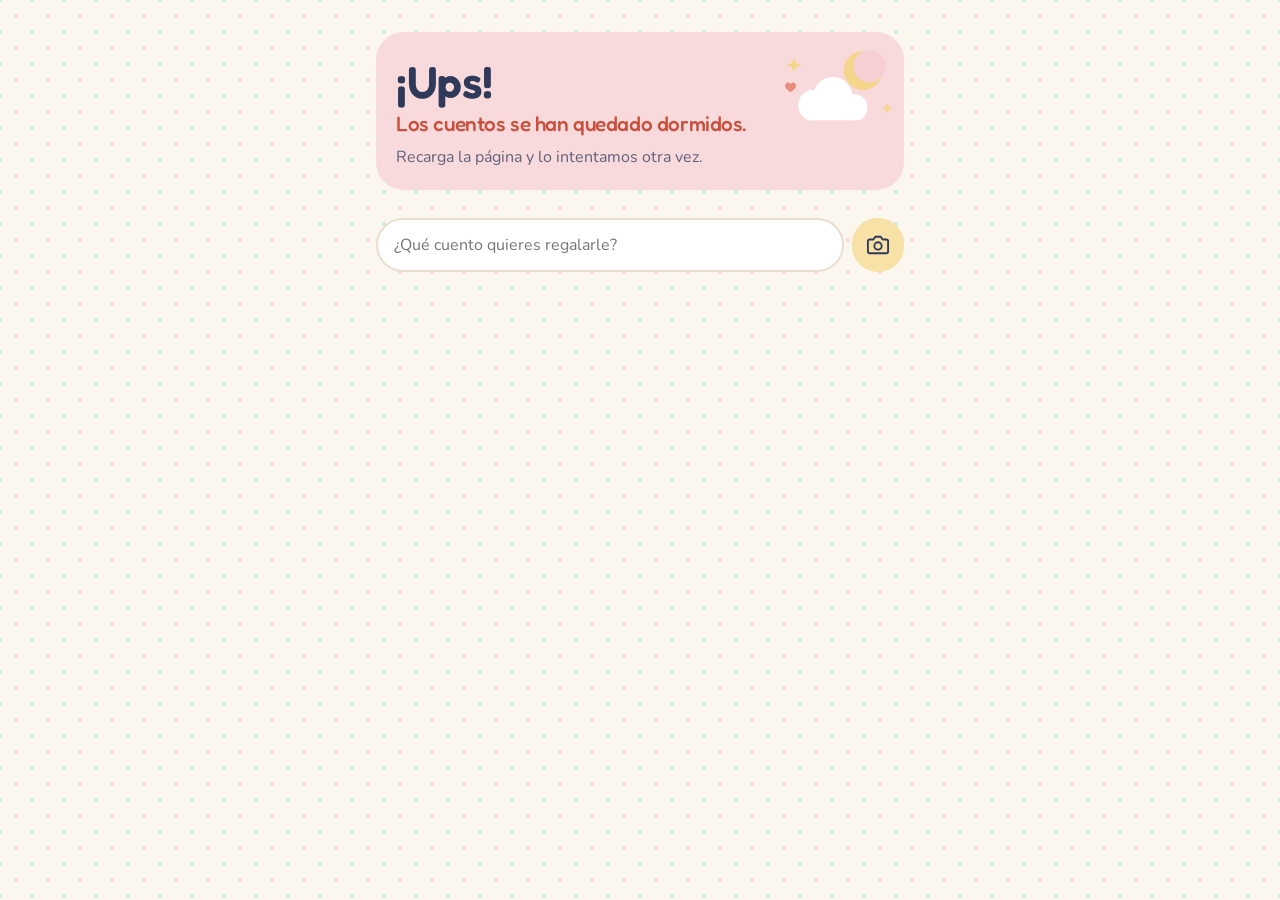
==== bebe/index.html @ 36096fa2 "Estética bebé en /bebe/ y textos separados de la lógica La versión original no cambia: sus textos pa" ====
<!doctype html>
<html lang="es">
<head>
  <meta charset="utf-8">
  <meta name="viewport" content="width=device-width, initial-scale=1">
  <title>Biblioteca</title>
  <link rel="preconnect" href="https://fonts.googleapis.com">
  <link rel="preconnect" href="https://fonts.gstatic.com" crossorigin>
  <link rel="stylesheet" href="https://fonts.googleapis.com/css2?family=Fredoka:wght@500;600&family=Nunito:wght@400;600;700&display=swap">
  <link rel="stylesheet" href="../estilos.css">
  <link rel="stylesheet" href="tema.css">
</head>
<body>
  <main>
    <header id="portada">
      <svg class="dibujo" viewBox="0 0 120 90" aria-hidden="true">
        <circle cx="86" cy="30" r="18" fill="#F5D58A"/>
        <circle cx="92" cy="26" r="15" fill="#F6CFD3"/>
        <g fill="#FFFFFF">
          <circle cx="40" cy="62" r="14"/><circle cx="58" cy="54" r="18"/><circle cx="78" cy="64" r="12"/>
          <rect x="30" y="62" width="58" height="14" rx="7"/>
        </g>
        <g fill="#F5D58A">
          <path d="M22 18l2 5 5 2-5 2-2 5-2-5-5-2 5-2z"/>
          <path d="M108 60l1.5 3.5 3.5 1.5-3.5 1.5-1.5 3.5-1.5-3.5-3.5-1.5 3.5-1.5z"/>
        </g>
        <path d="M14 44c0-3 4-4 5-1 1-3 5-2 5 1 0 3-5 6-5 6s-5-3-5-6z" fill="#E98C7A"/>
      </svg>
      <p id="cifra">…</p>
      <p id="lema">y los que vendrán ♡</p>
      <p id="resumen" class="suave">Cargando cuentos…</p>
    </header>

    <form id="buscador" role="search">
      <input id="consulta" type="search" placeholder="¿Qué cuento quieres regalarle?" autocomplete="off" enterkeyhint="search">
      <button id="camara" type="button" aria-label="Escanear código de barras">
        <svg viewBox="0 0 24 24" width="22" height="22" fill="none" stroke="currentColor" stroke-width="2" stroke-linecap="round" stroke-linejoin="round"><path d="M23 19a2 2 0 0 1-2 2H3a2 2 0 0 1-2-2V8a2 2 0 0 1 2-2h4l2-3h6l2 3h4a2 2 0 0 1 2 2z"/><circle cx="12" cy="13" r="4"/></svg>
      </button>
    </form>

    <div id="escaneado" hidden></div>
    <div id="veredicto" hidden></div>
    <button id="cotillea" type="button" hidden>Asómate a su estantería</button>
    <ul id="resultados"></ul>
  </main>

  <div id="escaner" class="capa" hidden>
    <div class="caja">
      <p class="caja-titulo">Dale la vuelta al cuento</p>
      <p class="suave">Busca el código de barras de atrás y enfócalo con calma.</p>
      <div id="lector"></div>
      <p id="escaner-aviso" class="suave"></p>
      <button id="escaner-cerrar" type="button" class="secundario">Ahora no</button>
    </div>
  </div>

  <div id="formulario" class="capa" hidden>
    <form id="form" class="caja" novalidate>
      <p id="form-titulo" class="caja-titulo">¡Apúntalo!</p>
      <p id="form-sub" class="suave"></p>
      <div id="form-libro">
        <div class="opciones">
          <label><input type="radio" name="estado" value="Reservado"><span>Se lo voy a regalar</span></label>
          <label><input type="radio" name="estado" value="En casa"><span>Ya vive en casa</span></label>
        </div>
        <label class="campo">Título del cuento<input name="titulo" maxlength="200" autocomplete="off"></label>
        <label class="campo">Autor<input name="autor" maxlength="200" autocomplete="off"></label>
        <label class="campo">ISBN <span class="suave">· opcional, el resto se rellena solito</span><input name="isbn" inputmode="numeric" maxlength="17" autocomplete="off"></label>
      </div>
      <label id="form-nombre" class="campo">Tu nombre <span class="suave">· opcional, solo lo verán en casa</span><input name="nombre" maxlength="60" autocomplete="given-name"></label>
      <p id="form-aviso" class="aviso"></p>
      <button id="form-enviar" type="submit" class="primario">Apuntarlo ♡</button>
      <button id="form-cerrar" type="button" class="secundario">Ahora no</button>
    </form>
  </div>

  <script src="../config.js"></script>
  <script src="textos.js"></script>
  <script src="../datos-ejemplo.js"></script>
  <script src="../app.js"></script>
</body>
</html>
---- estilos.css ----
/* Estructura y disposición. Los colores vienen de tema.css. */
[hidden] { display: none !important; }
* { box-sizing: border-box; }

body {
  margin: 0;
  background: var(--fondo);
  color: var(--texto);
  font-family: var(--fuente);
  -webkit-text-size-adjust: 100%;
}

main {
  max-width: 560px;
  margin: 0 auto;
  padding: 24px 16px 48px;
}

#portada { margin: 24px 0 20px; }
#cifra { font-size: 3.2rem; font-weight: 700; letter-spacing: -0.03em; line-height: 1; margin: 0; }
#lema { font-size: 1.6rem; font-weight: 700; letter-spacing: -0.02em; color: var(--texto-suave); margin: 4px 0 12px; }
.suave { color: var(--texto-suave); margin: 0; }

#cotillea {
  margin: 20px 0 0;
  padding: 0;
  border: 0;
  background: none;
  color: var(--acento);
  font: inherit;
  font-weight: 600;
  cursor: pointer;
}
#cotillea::after { content: " →"; }
#cotillea[aria-expanded="true"]::after { content: " ↑"; }

#buscador {
  display: flex;
  gap: 8px;
  position: sticky;
  top: 0;
  padding: 8px 0;
  background: var(--fondo);
}

#consulta {
  flex: 1;
  min-width: 0;
  font: inherit;
  font-size: 1rem; /* 16px evita el zoom automático en iPhone */
  padding: 14px 16px;
  border: 1px solid var(--borde);
  border-radius: 999px;
  background: var(--superficie);
  color: var(--texto);
}
#consulta:focus { outline: 2px solid var(--acento); outline-offset: 1px; }

#camara {
  flex: none;
  width: 50px;
  border: 1px solid var(--borde);
  border-radius: 999px;
  background: var(--superficie);
  color: var(--texto);
  display: grid;
  place-items: center;
  cursor: pointer;
}

#veredicto {
  margin: 16px 0 8px;
  padding: 14px 16px;
  border-radius: var(--radio);
  background: var(--superficie);
  font-weight: 600;
}
#veredicto small { display: block; font-weight: 400; color: var(--texto-suave); margin-top: 4px; }

#escaneado {
  display: flex;
  gap: 14px;
  align-items: center;
  margin: 16px 0 0;
  color: var(--texto-suave);
  font-size: 0.9rem;
}
#escaneado strong { display: block; color: var(--texto); font-size: 1rem; }

.capa {
  position: fixed;
  inset: 0;
  z-index: 10;
  background: rgb(0 0 0 / 0.6);
  display: grid;
  place-items: center;
  padding: 16px;
  overflow-y: auto;
}
.capa[hidden] { display: none; }
.caja {
  width: 100%;
  max-width: 420px;
  background: var(--fondo);
  border-radius: var(--radio);
  padding: 20px;
  text-align: center;
}
.caja-titulo { font-size: 1.3rem; font-weight: 700; margin: 0 0 4px; }
#lector { margin: 16px 0 8px; border-radius: 10px; overflow: hidden; background: #000; min-height: 200px; }
#lector video { width: 100% !important; display: block; }
#escaner-aviso:empty { display: none; }

.primario, .secundario {
  display: block;
  width: 100%;
  margin-top: 8px;
  padding: 13px 20px;
  border-radius: 999px;
  font: inherit;
  font-weight: 600;
  cursor: pointer;
}
.primario { border: 0; background: var(--acento); color: var(--fondo); }
.primario:disabled { opacity: 0.5; }
.secundario { border: 1px solid var(--borde); background: var(--superficie); color: var(--texto); }

.acciones { margin-top: 12px; }
#veredicto .enlace, .reservar {
  margin-top: 10px;
  padding: 0;
  border: 0;
  background: none;
  color: var(--acento);
  font: inherit;
  font-size: 0.9rem;
  font-weight: 600;
  text-decoration: underline;
  cursor: pointer;
}
.reservar { display: block; margin-top: 8px; }

#form { text-align: left; }
#form .caja-titulo, #form > .suave { text-align: center; }
.opciones { display: flex; gap: 8px; margin: 16px 0 4px; }
.opciones label { flex: 1; }
.opciones input { position: absolute; opacity: 0; }
.opciones span {
  display: block;
  padding: 10px 8px;
  border: 1px solid var(--borde);
  border-radius: 10px;
  text-align: center;
  font-size: 0.9rem;
  font-weight: 600;
  cursor: pointer;
}
.opciones input:checked + span { border-color: var(--acento); background: var(--superficie); outline: 1px solid var(--acento); }
.opciones input:focus-visible + span { outline: 2px solid var(--acento); }
.campo { display: block; margin-top: 12px; font-size: 0.9rem; font-weight: 600; }
.campo .suave { font-weight: 400; }
.campo input {
  display: block;
  width: 100%;
  margin-top: 4px;
  padding: 12px 14px;
  border: 1px solid var(--borde);
  border-radius: 10px;
  background: var(--superficie);
  color: var(--texto);
  font: inherit;
  font-size: 1rem;
  font-weight: 400;
}
.aviso { min-height: 1.2em; margin: 12px 0 0; font-size: 0.9rem; color: var(--reservado); text-align: center; }

#resultados { list-style: none; padding: 0; margin: 8px 0 0; }

.libro {
  display: flex;
  gap: 14px;
  padding: 12px 0;
  border-bottom: 1px solid var(--borde);
}

.portada {
  flex: none;
  width: 56px;
  height: 78px;
  border-radius: 6px;
  background: var(--superficie);
  object-fit: cover;
  display: grid;
  place-items: center;
  font-size: 1.4rem;
  font-weight: 700;
  color: var(--texto-suave);
}

.datos { min-width: 0; }
.datos h2 { font-size: 1rem; margin: 2px 0; }
.datos p { margin: 2px 0; color: var(--texto-suave); font-size: 0.9rem; }

.estado {
  display: inline-block;
  margin-top: 6px;
  padding: 3px 10px;
  border-radius: 999px;
  font-size: 0.8rem;
  font-weight: 600;
  color: #fff;
}
.estado.en-casa { background: var(--en-casa); }
.estado.reservado { background: var(--reservado); }
.estado.lista-deseos { background: var(--deseo); }
---- bebe/tema.css ----
/* Estética «bebé»: crema, pasteles empolvados, formas redondas y blanditas. */
:root {
  --fondo: #FBF6EE;
  --superficie: #FFFFFF;
  --texto: #2F3A5A;
  --texto-suave: #6E7591;
  --borde: #EADFCF;
  --acento: #C9503C;

  --menta: #CDEBE1;
  --rosa: #F8D9DC;
  --mostaza: #F7E1A6;
  --cielo: #D3E4F4;
  --coral: #F4B4A4;

  --fuente: "Nunito", system-ui, sans-serif;
  --fuente-titulos: "Fredoka", "Nunito", system-ui, sans-serif;
  --radio: 22px;
}

/* Lunares suaves de fondo */
body {
  background-color: var(--fondo);
  background-image:
    radial-gradient(var(--rosa) 2px, transparent 2.5px),
    radial-gradient(var(--menta) 2px, transparent 2.5px);
  background-size: 32px 32px;
  background-position: 0 0, 16px 16px;
}

h2, #cifra, #lema, .caja-titulo, #veredicto, #cotillea, .primario, .secundario, .opciones span {
  font-family: var(--fuente-titulos);
}

/* Portada: una tarjeta rosa con su dibujo */
#portada {
  position: relative;
  overflow: hidden;
  margin: 8px 0 20px;
  padding: 28px 20px 22px;
  border-radius: 28px;
  background: var(--rosa);
}
#portada .dibujo { position: absolute; top: 6px; right: 4px; width: 130px; }
#cifra { position: relative; font-size: 2.8rem; font-weight: 600; letter-spacing: -0.01em; }
#lema { position: relative; font-size: 1.3rem; font-weight: 500; color: var(--acento); margin: 6px 0 10px; }
#portada .suave { position: relative; color: var(--texto); opacity: 0.75; }

/* Buscador */
#buscador { background: transparent; }
#consulta { background: var(--superficie); border: 2px solid var(--borde); }
#consulta:focus { outline: none; border-color: var(--acento); }
#camara { background: var(--mostaza); border: 0; color: var(--texto); width: 52px; }

/* Respuestas y tarjetas */
#veredicto {
  background: var(--superficie);
  border-radius: var(--radio);
  box-shadow: 0 3px 0 var(--borde);
  font-size: 1.1rem;
  font-weight: 600;
}
#veredicto small { font-family: var(--fuente); font-size: 0.9rem; }
#escaneado { background: var(--superficie); border-radius: var(--radio); padding: 12px; }

#cotillea {
  display: block;
  margin: 20px auto 0;
  padding: 10px 20px;
  border-radius: 999px;
  background: var(--superficie);
  box-shadow: 0 3px 0 var(--borde);
  text-decoration: none;
}

#resultados { margin-top: 12px; }
.libro {
  margin-bottom: 10px;
  padding: 12px;
  border: 0;
  border-radius: var(--radio);
  background: var(--superficie);
  box-shadow: 0 3px 0 var(--borde);
}
.datos h2 { font-weight: 600; font-size: 1.05rem; }

.portada { border-radius: 14px; font-family: var(--fuente-titulos); color: var(--texto); }
.libro:nth-child(4n+1) div.portada { background: var(--menta); }
.libro:nth-child(4n+2) div.portada { background: var(--mostaza); }
.libro:nth-child(4n+3) div.portada { background: var(--cielo); }
.libro:nth-child(4n+4) div.portada { background: var(--coral); }

/* Etiquetas de estado en pastel, con texto oscuro para que se lean bien */
.estado { color: var(--texto); font-weight: 700; }
.estado.en-casa { background: var(--menta); color: #1E5A4C; }
.estado.reservado { background: var(--mostaza); color: #6B4A00; }
.estado.lista-deseos { background: var(--rosa); color: #8E2E44; }

/* Botones redonditos con sombra de juguete */
.primario { background: var(--acento); color: #fff; box-shadow: 0 3px 0 #94392A; }
.primario:active { transform: translateY(2px); box-shadow: 0 1px 0 #94392A; }
.secundario { background: var(--superficie); border: 2px solid var(--borde); }
.reservar, #veredicto .enlace { color: var(--acento); }

/* Ventanas */
.caja { border-radius: 28px; }
.caja-titulo { font-weight: 600; font-size: 1.4rem; }
.opciones span { border: 2px solid var(--borde); border-radius: 16px; font-weight: 500; }
.opciones input:checked + span { background: var(--rosa); border-color: var(--acento); outline: none; }
.campo input { background: var(--fondo); border: 2px solid var(--borde); }
.campo input:focus { outline: none; border-color: var(--acento); }
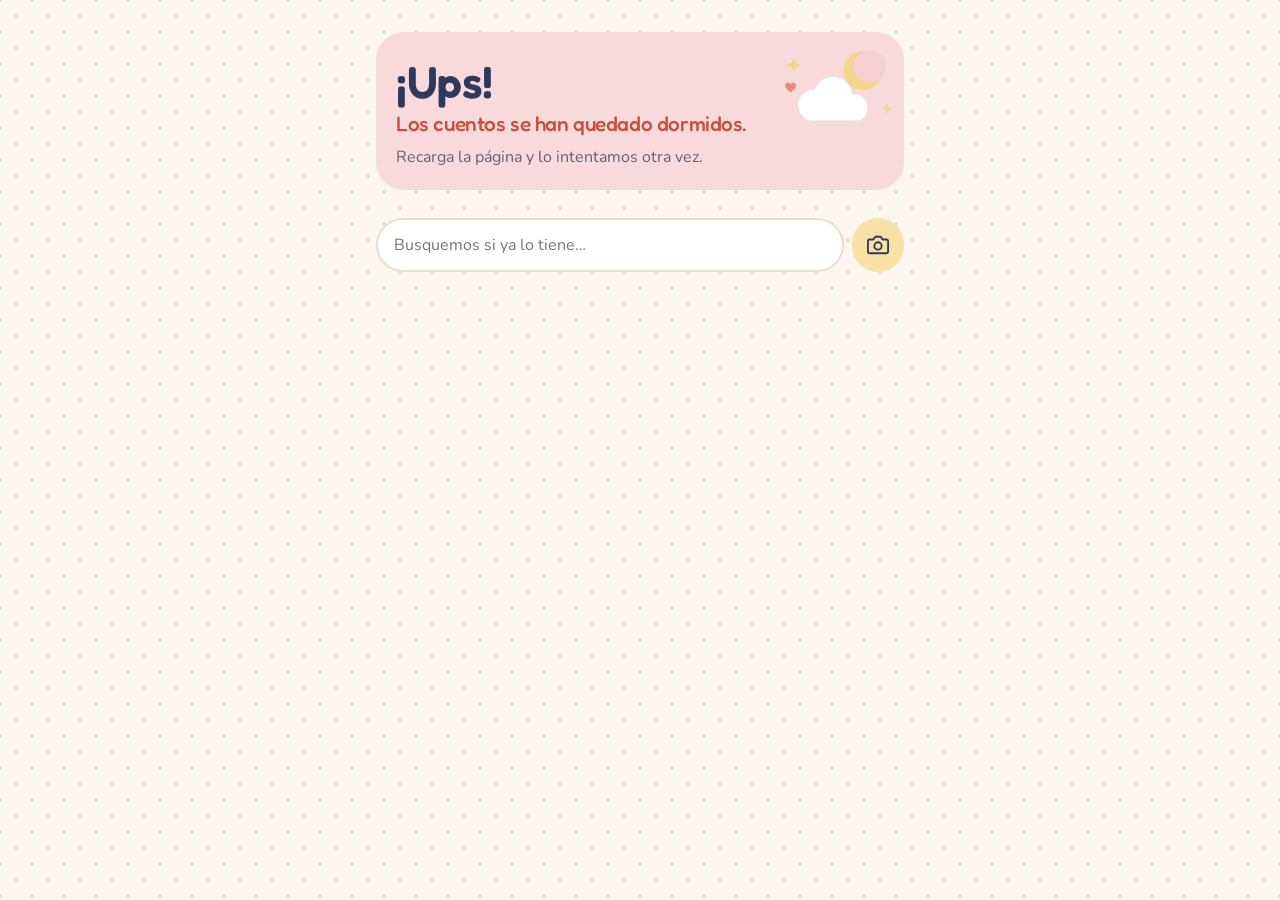
==== commit cad9f12a: "Editar cuentos desde la web, textos menos consumistas y búsqueda en plural Co-Authored-By: Claude Op" ====
--- a/bebe/index.html
+++ b/bebe/index.html
@@ -27,12 +27,12 @@
         <path d="M14 44c0-3 4-4 5-1 1-3 5-2 5 1 0 3-5 6-5 6s-5-3-5-6z" fill="#E98C7A"/>
       </svg>
       <p id="cifra">…</p>
-      <p id="lema">y los que vendrán ♡</p>
+      <p id="lema">Cada cuento es un tesoro ♡</p>
       <p id="resumen" class="suave">Cargando cuentos…</p>
     </header>
 
     <form id="buscador" role="search">
-      <input id="consulta" type="search" placeholder="¿Qué cuento quieres regalarle?" autocomplete="off" enterkeyhint="search">
+      <input id="consulta" type="search" placeholder="Busquemos si ya lo tiene…" autocomplete="off" enterkeyhint="search">
       <button id="camara" type="button" aria-label="Escanear código de barras">
         <svg viewBox="0 0 24 24" width="22" height="22" fill="none" stroke="currentColor" stroke-width="2" stroke-linecap="round" stroke-linejoin="round"><path d="M23 19a2 2 0 0 1-2 2H3a2 2 0 0 1-2-2V8a2 2 0 0 1 2-2h4l2-3h6l2 3h4a2 2 0 0 1 2 2z"/><circle cx="12" cy="13" r="4"/></svg>
       </button>
@@ -65,7 +65,7 @@
         </div>
         <label class="campo">Título del cuento<input name="titulo" maxlength="200" autocomplete="off"></label>
         <label class="campo">Autor<input name="autor" maxlength="200" autocomplete="off"></label>
-        <label class="campo">ISBN <span class="suave">· opcional, el resto se rellena solito</span><input name="isbn" inputmode="numeric" maxlength="17" autocomplete="off"></label>
+        <label id="campo-isbn" class="campo">ISBN <span class="suave">· opcional, el resto se rellena solito</span><input name="isbn" inputmode="numeric" maxlength="17" autocomplete="off"></label>
       </div>
       <label id="form-nombre" class="campo">Tu nombre <span class="suave">· opcional, solo lo verán en casa</span><input name="nombre" maxlength="60" autocomplete="given-name"></label>
       <p id="form-aviso" class="aviso"></p>
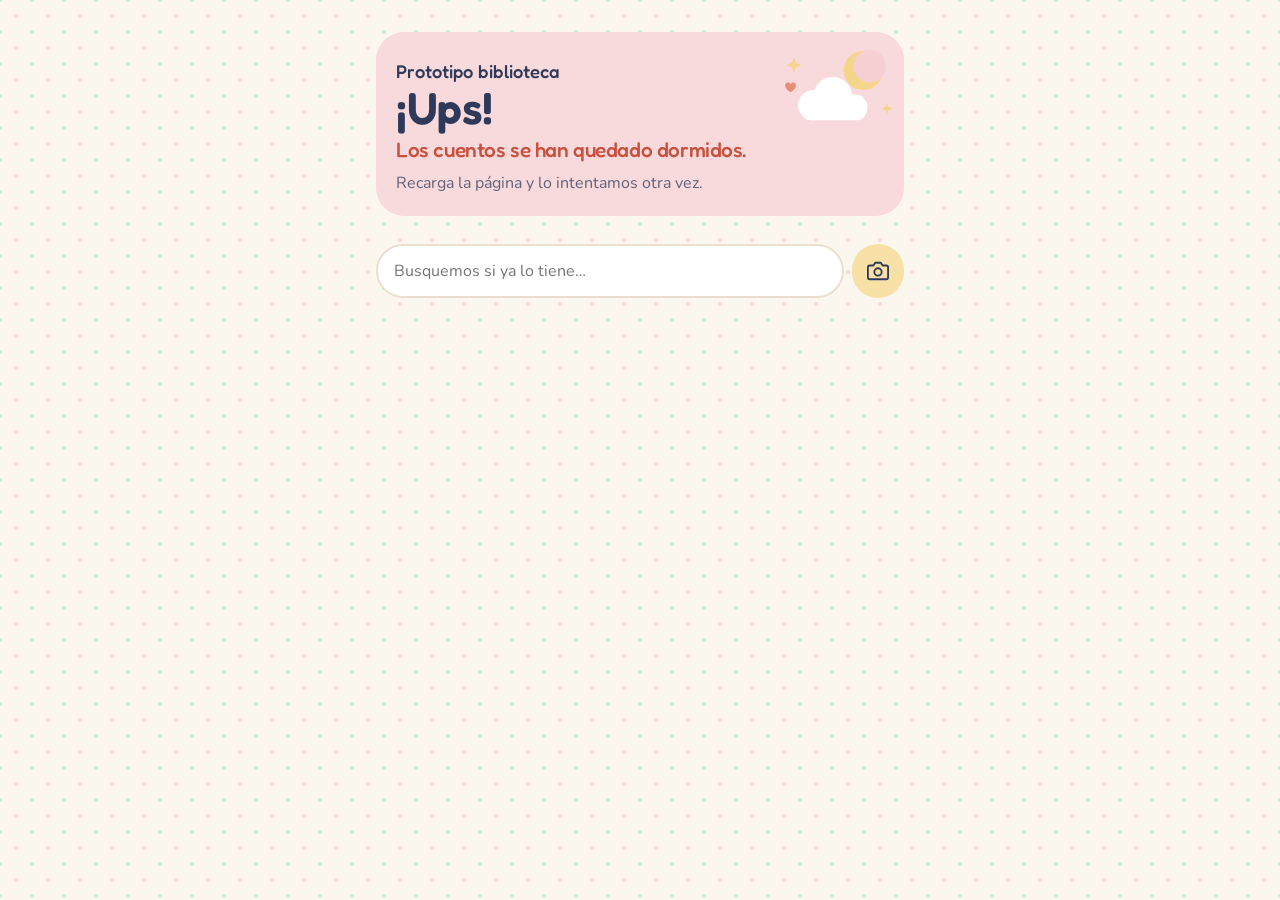
==== commit 857ff98b: "Título de la biblioteca encima del recuento Co-Authored-By: Claude Opus 5.5 <noreply@anthropic.com> " ====
--- a/bebe/index.html
+++ b/bebe/index.html
@@ -26,6 +26,7 @@
         </g>
         <path d="M14 44c0-3 4-4 5-1 1-3 5-2 5 1 0 3-5 6-5 6s-5-3-5-6z" fill="#E98C7A"/>
       </svg>
+      <p id="titulo-biblioteca"></p>
       <p id="cifra">…</p>
       <p id="lema">Cada cuento es un tesoro ♡</p>
       <p id="resumen" class="suave">Cargando cuentos…</p>
--- a/estilos.css
+++ b/estilos.css
@@ -17,6 +17,8 @@
 }
 
 #portada { margin: 24px 0 20px; }
+#titulo-biblioteca { font-weight: 600; color: var(--texto-suave); margin: 0 0 6px; }
+#titulo-biblioteca:empty { display: none; }
 #cifra { font-size: 3.2rem; font-weight: 700; letter-spacing: -0.03em; line-height: 1; margin: 0; }
 #lema { font-size: 1.6rem; font-weight: 700; letter-spacing: -0.02em; color: var(--texto-suave); margin: 4px 0 12px; }
 .suave { color: var(--texto-suave); margin: 0; }
--- a/bebe/tema.css
+++ b/bebe/tema.css
@@ -42,6 +42,7 @@
   background: var(--rosa);
 }
 #portada .dibujo { position: absolute; top: 6px; right: 4px; width: 130px; }
+#titulo-biblioteca { position: relative; font-family: var(--fuente-titulos); font-size: 1.15rem; font-weight: 500; color: var(--texto); margin: 0 0 4px; max-width: 65%; }
 #cifra { position: relative; font-size: 2.8rem; font-weight: 600; letter-spacing: -0.01em; }
 #lema { position: relative; font-size: 1.3rem; font-weight: 500; color: var(--acento); margin: 6px 0 10px; }
 #portada .suave { position: relative; color: var(--texto); opacity: 0.75; }
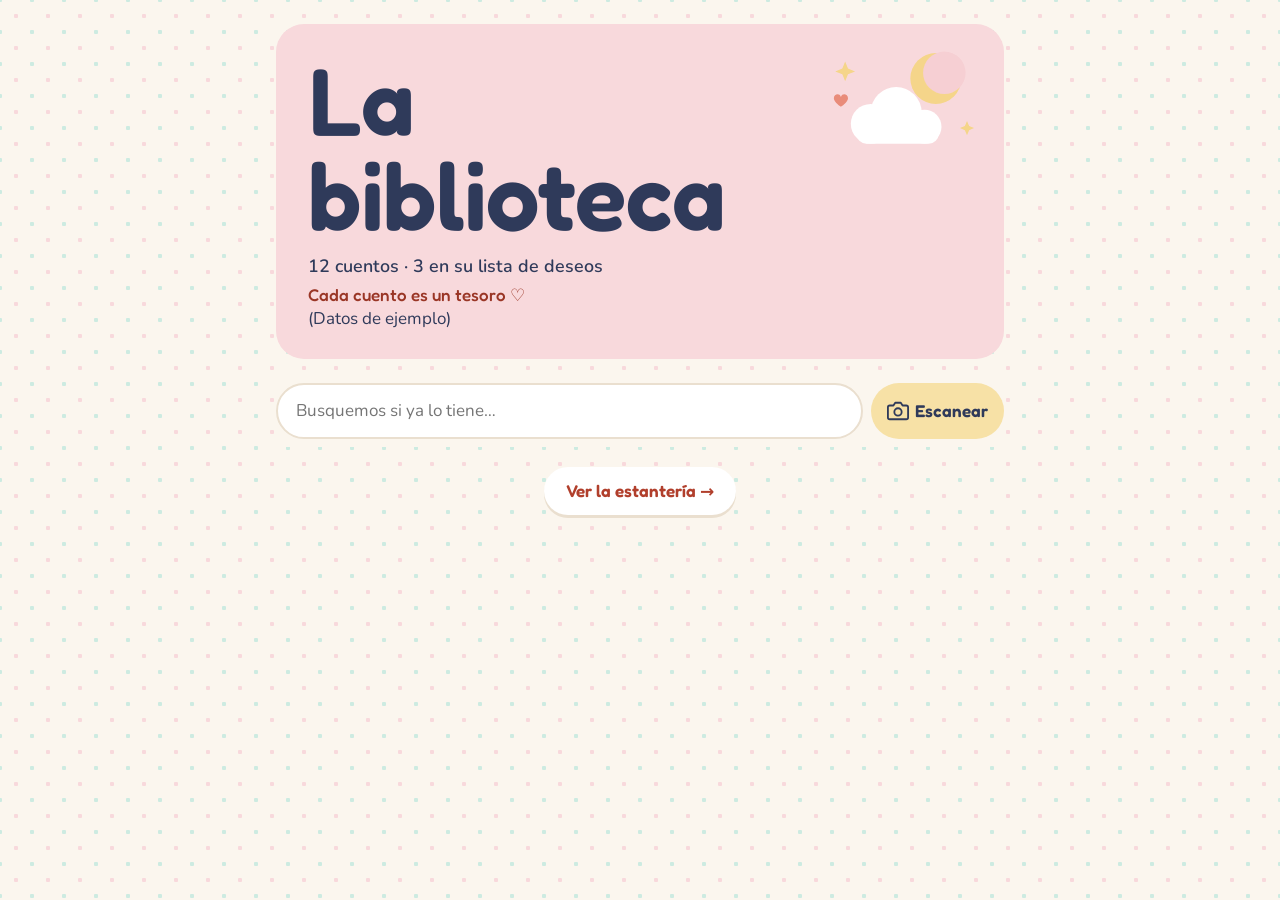
==== commit 8ac00278: "Plantilla al día: motor de Celia, dos estéticas actualizadas y biblioteca de ejemplo más completa Co" ====
--- a/bebe/index.html
+++ b/bebe/index.html
@@ -26,24 +26,27 @@
         </g>
         <path d="M14 44c0-3 4-4 5-1 1-3 5-2 5 1 0 3-5 6-5 6s-5-3-5-6z" fill="#E98C7A"/>
       </svg>
-      <p id="titulo-biblioteca"></p>
-      <p id="cifra">…</p>
+      <h1 id="titulo-biblioteca"></h1>
+      <p id="cifra">Cargando cuentos…</p>
       <p id="lema">Cada cuento es un tesoro ♡</p>
-      <p id="resumen" class="suave">Cargando cuentos…</p>
+      <p id="resumen" class="suave"></p>
     </header>
 
     <form id="buscador" role="search">
       <input id="consulta" type="search" placeholder="Busquemos si ya lo tiene…" autocomplete="off" enterkeyhint="search">
-      <button id="camara" type="button" aria-label="Escanear código de barras">
-        <svg viewBox="0 0 24 24" width="22" height="22" fill="none" stroke="currentColor" stroke-width="2" stroke-linecap="round" stroke-linejoin="round"><path d="M23 19a2 2 0 0 1-2 2H3a2 2 0 0 1-2-2V8a2 2 0 0 1 2-2h4l2-3h6l2 3h4a2 2 0 0 1 2 2z"/><circle cx="12" cy="13" r="4"/></svg>
+      <button id="camara" type="button" aria-label="Escanear el código de barras">
+        <svg viewBox="0 0 24 24" width="22" height="22" aria-hidden="true" fill="none" stroke="currentColor" stroke-width="2" stroke-linecap="round" stroke-linejoin="round"><path d="M23 19a2 2 0 0 1-2 2H3a2 2 0 0 1-2-2V8a2 2 0 0 1 2-2h4l2-3h6l2 3h4a2 2 0 0 1 2 2z"/><circle cx="12" cy="13" r="4"/></svg>
+        <span>Escanear</span>
       </button>
     </form>
 
     <div id="escaneado" hidden></div>
     <div id="veredicto" hidden></div>
-    <button id="cotillea" type="button" hidden>Asómate a su estantería</button>
-    <ul id="resultados"></ul>
+    <button id="cotillea" type="button" hidden>Ver la estantería</button>
+    <div id="resultados"></div>
   </main>
+
+  <div id="aviso-flotante" role="status" aria-live="polite" hidden></div>
 
   <div id="escaner" class="capa" hidden>
     <div class="caja">
--- a/estilos.css
+++ b/estilos.css
@@ -2,45 +2,40 @@
 [hidden] { display: none !important; }
 * { box-sizing: border-box; }
 
+/* Base de 17px: más legible para los abuelos. Todo lo demás va en rem. */
+html { font-size: 106.25%; }
+
 body {
   margin: 0;
   background: var(--fondo);
   color: var(--texto);
   font-family: var(--fuente);
+  line-height: 1.4;
   -webkit-text-size-adjust: 100%;
 }
 
 main {
-  max-width: 560px;
+  max-width: 760px;
   margin: 0 auto;
-  padding: 24px 16px 48px;
-}
-
-#portada { margin: 24px 0 20px; }
-#titulo-biblioteca { font-weight: 600; color: var(--texto-suave); margin: 0 0 6px; }
+  padding: 16px 16px 48px;
+}
+
+#portada { margin: 8px 0 16px; }
+#titulo-biblioteca { margin: 0; line-height: 1; }
 #titulo-biblioteca:empty { display: none; }
-#cifra { font-size: 3.2rem; font-weight: 700; letter-spacing: -0.03em; line-height: 1; margin: 0; }
-#lema { font-size: 1.6rem; font-weight: 700; letter-spacing: -0.02em; color: var(--texto-suave); margin: 4px 0 12px; }
+.titulo-pre, .titulo-nombre { display: block; }
+#cifra { margin: 12px 0 0; font-weight: 600; }
+#lema { margin: 4px 0 0; }
+#resumen:empty { display: none; }
 .suave { color: var(--texto-suave); margin: 0; }
 
-#cotillea {
-  margin: 20px 0 0;
-  padding: 0;
-  border: 0;
-  background: none;
-  color: var(--acento);
-  font: inherit;
-  font-weight: 600;
-  cursor: pointer;
-}
-#cotillea::after { content: " →"; }
-#cotillea[aria-expanded="true"]::after { content: " ↑"; }
-
+/* Buscador: arriba y siempre a mano al bajar por la estantería */
 #buscador {
   display: flex;
   gap: 8px;
   position: sticky;
   top: 0;
+  z-index: 5;
   padding: 8px 0;
   background: var(--fondo);
 }
@@ -49,35 +44,44 @@
   flex: 1;
   min-width: 0;
   font: inherit;
-  font-size: 1rem; /* 16px evita el zoom automático en iPhone */
-  padding: 14px 16px;
+  font-size: 1rem; /* más de 16px: evita el zoom automático en iPhone */
+  padding: 14px 18px;
   border: 1px solid var(--borde);
   border-radius: 999px;
   background: var(--superficie);
   color: var(--texto);
 }
 #consulta:focus { outline: 2px solid var(--acento); outline-offset: 1px; }
+/* En móvil el botón Escanear le quita ancho: ajustamos para que la frase quepa entera */
+@media (max-width: 480px) {
+  #consulta { padding: 14px 12px 14px 16px; }
+  #consulta::placeholder { font-size: 0.9rem; }
+  #camara { padding: 0 12px; gap: 4px; }
+}
 
 #camara {
   flex: none;
-  width: 50px;
-  border: 1px solid var(--borde);
-  border-radius: 999px;
-  background: var(--superficie);
-  color: var(--texto);
-  display: grid;
-  place-items: center;
+  display: flex;
+  align-items: center;
+  gap: 6px;
+  padding: 0 16px;
+  border: 1px solid var(--borde);
+  border-radius: 999px;
+  background: var(--superficie);
+  color: var(--texto);
+  font: inherit;
+  font-weight: 600;
   cursor: pointer;
 }
 
 #veredicto {
   margin: 16px 0 8px;
-  padding: 14px 16px;
+  padding: 16px 18px;
   border-radius: var(--radio);
   background: var(--superficie);
   font-weight: 600;
 }
-#veredicto small { display: block; font-weight: 400; color: var(--texto-suave); margin-top: 4px; }
+#veredicto small { display: block; font-weight: 400; color: var(--texto-suave); margin-top: 4px; font-size: 0.95rem; }
 
 #escaneado {
   display: flex;
@@ -85,9 +89,10 @@
   align-items: center;
   margin: 16px 0 0;
   color: var(--texto-suave);
-  font-size: 0.9rem;
+  font-size: 0.95rem;
 }
 #escaneado strong { display: block; color: var(--texto); font-size: 1rem; }
+#escaneado img { width: 56px; height: 78px; object-fit: cover; border-radius: 8px; }
 
 .capa {
   position: fixed;
@@ -102,7 +107,7 @@
 .capa[hidden] { display: none; }
 .caja {
   width: 100%;
-  max-width: 420px;
+  max-width: 440px;
   background: var(--fondo);
   border-radius: var(--radio);
   padding: 20px;
@@ -128,19 +133,36 @@
 .secundario { border: 1px solid var(--borde); background: var(--superficie); color: var(--texto); }
 
 .acciones { margin-top: 12px; }
-#veredicto .enlace, .reservar {
+#veredicto .volver { display: block; margin-top: 14px; }
+
+#aviso-flotante {
+  position: fixed;
+  left: 50%;
+  bottom: 20px;
+  z-index: 20;
+  width: calc(100% - 32px);
+  max-width: 420px;
+  transform: translateX(-50%);
+  padding: 14px 18px;
+  border-radius: var(--radio);
+  background: var(--superficie);
+  box-shadow: 0 6px 20px rgb(0 0 0 / 0.18);
+  font-weight: 600;
+}
+#aviso-flotante small { display: block; font-weight: 400; color: var(--texto-suave); margin-top: 2px; font-size: 0.95rem; }
+
+#veredicto .enlace {
   margin-top: 10px;
   padding: 0;
   border: 0;
   background: none;
   color: var(--acento);
   font: inherit;
-  font-size: 0.9rem;
+  font-size: 0.95rem;
   font-weight: 600;
   text-decoration: underline;
   cursor: pointer;
 }
-.reservar { display: block; margin-top: 8px; }
 
 #form { text-align: left; }
 #form .caja-titulo, #form > .suave { text-align: center; }
@@ -153,13 +175,13 @@
   border: 1px solid var(--borde);
   border-radius: 10px;
   text-align: center;
-  font-size: 0.9rem;
+  font-size: 0.95rem;
   font-weight: 600;
   cursor: pointer;
 }
 .opciones input:checked + span { border-color: var(--acento); background: var(--superficie); outline: 1px solid var(--acento); }
 .opciones input:focus-visible + span { outline: 2px solid var(--acento); }
-.campo { display: block; margin-top: 12px; font-size: 0.9rem; font-weight: 600; }
+.campo { display: block; margin-top: 12px; font-size: 0.95rem; font-weight: 600; }
 .campo .suave { font-weight: 400; }
 .campo input {
   display: block;
@@ -174,11 +196,55 @@
   font-size: 1rem;
   font-weight: 400;
 }
-.aviso { min-height: 1.2em; margin: 12px 0 0; font-size: 0.9rem; color: var(--reservado); text-align: center; }
-
-#resultados { list-style: none; padding: 0; margin: 8px 0 0; }
+.aviso { min-height: 1.2em; margin: 12px 0 0; font-size: 0.95rem; color: var(--acento); text-align: center; }
+
+/* --- Estantería: botón para abrirla, secciones y lista de cuentos --- */
+
+#cotillea {
+  display: block;
+  margin: 20px auto 0;
+  padding: 12px 22px;
+  border: 0;
+  border-radius: 999px;
+  background: var(--superficie);
+  color: var(--acento);
+  font: inherit;
+  font-weight: 600;
+  cursor: pointer;
+}
+#cotillea::after { content: " →"; }
+#cotillea[aria-expanded="true"]::after { content: " ↑"; }
+
+/* Filtros: botones grandes que se reparten en varias líneas si no caben */
+.filtros { display: flex; flex-wrap: wrap; gap: 8px; margin: 20px 0 4px; }
+.filtro {
+  display: inline-flex;
+  align-items: center;
+  gap: 6px;
+  padding: 9px 14px;
+  border: 2px solid var(--borde);
+  border-radius: 999px;
+  background: var(--superficie);
+  color: var(--texto);
+  font: inherit;
+  font-size: 0.95rem;
+  font-weight: 600;
+  cursor: pointer;
+}
+.filtro[aria-pressed="true"] { border-color: var(--acento); }
+.filtro .cuenta { padding: 0 8px; }
+
+.seccion { margin-top: 24px; }
+.seccion h2 { display: flex; align-items: center; gap: 8px; margin: 0 0 10px; font-size: 1.2rem; }
+.cuenta { padding: 1px 10px; border-radius: 999px; font-size: 0.9rem; }
+.vacia { margin: 24px 0; font-weight: 600; }
+.vacia small { display: block; font-weight: 400; color: var(--texto-suave); }
+
+.lista-libros { list-style: none; margin: 12px 0 0; padding: 0; }
+.seccion .lista-libros { margin-top: 0; }
 
 .libro {
+  position: relative;
   display: flex;
   gap: 14px;
   padding: 12px 0;
@@ -186,32 +252,44 @@
 }
 
 .portada {
+  position: relative;
   flex: none;
-  width: 56px;
-  height: 78px;
-  border-radius: 6px;
-  background: var(--superficie);
-  object-fit: cover;
+  width: 64px;
+  height: 88px;
+  overflow: hidden;
   display: grid;
   place-items: center;
-  font-size: 1.4rem;
-  font-weight: 700;
+  background: var(--superficie);
+}
+.portada img { position: absolute; inset: 0; width: 100%; height: 100%; object-fit: cover; }
+.inicial { font-size: 1.5rem; font-weight: 700; }
+
+.datos { min-width: 0; flex: 1; padding-right: 44px; } /* hueco para el lápiz */
+.datos h3 { margin: 2px 0; font-size: 1.05rem; line-height: 1.25; overflow-wrap: anywhere; }
+.autor, .nota { margin: 2px 0; font-size: 0.9rem; color: var(--texto-suave); overflow-wrap: anywhere; }
+
+/* Editar: discreto, en la esquina de la tarjeta */
+.editar {
+  position: absolute;
+  top: 8px;
+  right: 8px;
+  width: 40px;
+  height: 40px;
+  display: grid;
+  place-items: center;
+  border: 0;
+  border-radius: 50%;
+  background: transparent;
   color: var(--texto-suave);
-}
-
-.datos { min-width: 0; }
-.datos h2 { font-size: 1rem; margin: 2px 0; }
-.datos p { margin: 2px 0; color: var(--texto-suave); font-size: 0.9rem; }
+  cursor: pointer;
+}
 
 .estado {
   display: inline-block;
   margin-top: 6px;
   padding: 3px 10px;
   border-radius: 999px;
-  font-size: 0.8rem;
-  font-weight: 600;
-  color: #fff;
-}
-.estado.en-casa { background: var(--en-casa); }
-.estado.reservado { background: var(--reservado); }
-.estado.lista-deseos { background: var(--deseo); }
+  font-size: 0.9rem;
+  font-weight: 700;
+}
+.regalar { width: auto; margin-top: 10px; padding: 10px 18px; font-size: 0.95rem; }
--- a/bebe/tema.css
+++ b/bebe/tema.css
@@ -3,9 +3,9 @@
   --fondo: #FBF6EE;
   --superficie: #FFFFFF;
   --texto: #2F3A5A;
-  --texto-suave: #6E7591;
+  --texto-suave: #525A78;  /* 6,8:1 sobre blanco, 5,2:1 sobre el rosa */
   --borde: #EADFCF;
-  --acento: #C9503C;
+  --acento: #B13F2C;      /* coral oscuro: legible sobre blanco y sobre rosa */
 
   --menta: #CDEBE1;
   --rosa: #F8D9DC;
@@ -28,53 +28,48 @@
   background-position: 0 0, 16px 16px;
 }
 
-h2, #cifra, #lema, .caja-titulo, #veredicto, #cotillea, .primario, .secundario, .opciones span {
+h1, h2, h3, #lema, .caja-titulo, #veredicto, #cotillea, .primario, .secundario, .opciones span, #camara, .inicial, .cuenta, .filtro {
   font-family: var(--fuente-titulos);
 }
 
-/* Portada: una tarjeta rosa con su dibujo */
+/* Cabecera: Celia es lo más grande de la página */
 #portada {
   position: relative;
   overflow: hidden;
-  margin: 8px 0 20px;
-  padding: 28px 20px 22px;
+  padding: 24px 20px 22px;
   border-radius: 28px;
   background: var(--rosa);
 }
-#portada .dibujo { position: absolute; top: 6px; right: 4px; width: 130px; }
-#titulo-biblioteca { position: relative; font-family: var(--fuente-titulos); font-size: 1.15rem; font-weight: 500; color: var(--texto); margin: 0 0 4px; max-width: 65%; }
-#cifra { position: relative; font-size: 2.8rem; font-weight: 600; letter-spacing: -0.01em; }
-#lema { position: relative; font-size: 1.3rem; font-weight: 500; color: var(--acento); margin: 6px 0 10px; }
-#portada .suave { position: relative; color: var(--texto); opacity: 0.75; }
+#portada .dibujo { position: absolute; top: 8px; right: 6px; width: 120px; }
+@media (min-width: 640px) { #portada { padding: 28px 32px; } #portada .dibujo { width: 170px; top: 12px; right: 20px; } }
+#titulo-biblioteca, #cifra, #lema, #portada .suave { position: relative; }
+#titulo-biblioteca { max-width: 72%; }
+.titulo-pre { font-size: 1.1rem; font-weight: 500; margin-bottom: 2px; }
+.titulo-nombre { font-size: clamp(3.4rem, 17vw, 5.6rem); font-weight: 600; letter-spacing: -0.01em; overflow-wrap: anywhere; }
+#cifra { font-size: 1.05rem; }
+#lema { font-size: 1rem; font-weight: 500; color: #9A3626; } /* 5,4:1 sobre el rosa */
+#portada .suave { color: var(--texto); }
 
 /* Buscador */
-#buscador { background: transparent; }
-#consulta { background: var(--superficie); border: 2px solid var(--borde); }
+#consulta { border: 2px solid var(--borde); }
 #consulta:focus { outline: none; border-color: var(--acento); }
-#camara { background: var(--mostaza); border: 0; color: var(--texto); width: 52px; }
+#camara { background: var(--mostaza); border: 0; color: var(--texto); }
 
-/* Respuestas y tarjetas */
-#veredicto {
-  background: var(--superficie);
-  border-radius: var(--radio);
-  box-shadow: 0 3px 0 var(--borde);
-  font-size: 1.1rem;
-  font-weight: 600;
-}
-#veredicto small { font-family: var(--fuente); font-size: 0.9rem; }
+/* Respuestas */
+#veredicto { box-shadow: 0 3px 0 var(--borde); font-size: 1.1rem; }
+#veredicto small { font-family: var(--fuente); }
 #escaneado { background: var(--superficie); border-radius: var(--radio); padding: 12px; }
+#aviso-flotante { font-family: var(--fuente-titulos); border: 2px solid var(--menta); }
+#aviso-flotante small { font-family: var(--fuente); }
 
-#cotillea {
-  display: block;
-  margin: 20px auto 0;
-  padding: 10px 20px;
-  border-radius: 999px;
-  background: var(--superficie);
-  box-shadow: 0 3px 0 var(--borde);
-  text-decoration: none;
-}
+/* Estantería */
+#cotillea { box-shadow: 0 3px 0 var(--borde); }
+.filtro { font-weight: 500; box-shadow: 0 2px 0 var(--borde); }
+.filtro[aria-pressed="true"] { background: var(--rosa); }
+.filtro[aria-pressed="true"] .cuenta { box-shadow: none; }
+.seccion h2 { font-weight: 600; }
+.cuenta { background: var(--superficie); box-shadow: 0 2px 0 var(--borde); font-weight: 500; }
 
-#resultados { margin-top: 12px; }
 .libro {
   margin-bottom: 10px;
   padding: 12px;
@@ -83,25 +78,24 @@
   background: var(--superficie);
   box-shadow: 0 3px 0 var(--borde);
 }
-.datos h2 { font-weight: 600; font-size: 1.05rem; }
-
-.portada { border-radius: 14px; font-family: var(--fuente-titulos); color: var(--texto); }
-.libro:nth-child(4n+1) div.portada { background: var(--menta); }
-.libro:nth-child(4n+2) div.portada { background: var(--mostaza); }
-.libro:nth-child(4n+3) div.portada { background: var(--cielo); }
-.libro:nth-child(4n+4) div.portada { background: var(--coral); }
+.libro h3 { font-weight: 600; }
+.portada { border-radius: 14px; }
+.inicial { color: var(--texto); font-weight: 600; }
+.libro:nth-child(4n+1) .portada { background: var(--menta); }
+.libro:nth-child(4n+2) .portada { background: var(--mostaza); }
+.libro:nth-child(4n+3) .portada { background: var(--cielo); }
+.libro:nth-child(4n+4) .portada { background: var(--coral); }
 
 /* Etiquetas de estado en pastel, con texto oscuro para que se lean bien */
-.estado { color: var(--texto); font-weight: 700; }
 .estado.en-casa { background: var(--menta); color: #1E5A4C; }
 .estado.reservado { background: var(--mostaza); color: #6B4A00; }
 .estado.lista-deseos { background: var(--rosa); color: #8E2E44; }
+.estado.sin-estado { background: var(--fondo); color: var(--texto-suave); }
 
 /* Botones redonditos con sombra de juguete */
-.primario { background: var(--acento); color: #fff; box-shadow: 0 3px 0 #94392A; }
-.primario:active { transform: translateY(2px); box-shadow: 0 1px 0 #94392A; }
+.primario { background: var(--acento); color: #fff; box-shadow: 0 3px 0 #7E2A1C; }
+.primario:active { transform: translateY(2px); box-shadow: 0 1px 0 #7E2A1C; }
 .secundario { background: var(--superficie); border: 2px solid var(--borde); }
-.reservar, #veredicto .enlace { color: var(--acento); }
 
 /* Ventanas */
 .caja { border-radius: 28px; }
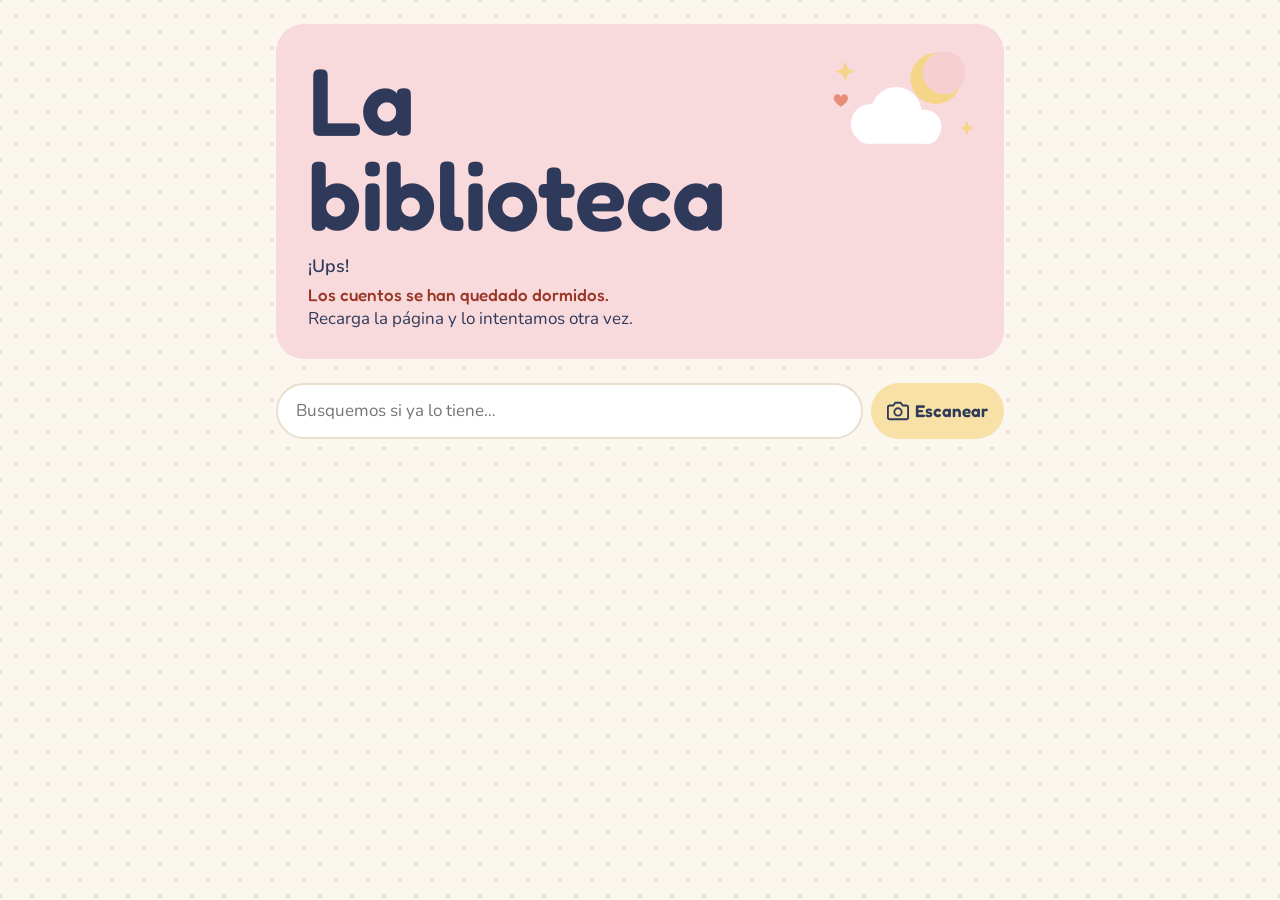
==== commit 629e6d60: "Contraseña de la casa: página de entrada y comprobación en el script del Sheet La contraseña se guar" ====
--- a/bebe/index.html
+++ b/bebe/index.html
@@ -31,6 +31,16 @@
       <p id="lema">Cada cuento es un tesoro ♡</p>
       <p id="resumen" class="suave"></p>
     </header>
+
+    <form id="acceso" hidden>
+      <p class="caja-titulo">Esta estantería es de la familia</p>
+      <p class="suave">Escribe la contraseña de la casa para entrar. Solo te la pediremos una vez.</p>
+      <label class="campo">Contraseña de la casa
+        <input id="clave" type="text" autocomplete="off" autocapitalize="none" autocorrect="off" spellcheck="false" enterkeyhint="go">
+      </label>
+      <p id="acceso-aviso" class="aviso" role="alert"></p>
+      <button id="acceso-entrar" type="submit" class="primario">Entrar</button>
+    </form>
 
     <form id="buscador" role="search">
       <input id="consulta" type="search" placeholder="Busquemos si ya lo tiene…" autocomplete="off" enterkeyhint="search">
--- a/estilos.css
+++ b/estilos.css
@@ -28,6 +28,12 @@
 #lema { margin: 4px 0 0; }
 #resumen:empty { display: none; }
 .suave { color: var(--texto-suave); margin: 0; }
+
+/* Página de entrada con la contraseña de la casa */
+#acceso { max-width: 440px; margin: 8px auto 0; padding: 22px 20px; border-radius: var(--radio); background: var(--superficie); text-align: center; }
+#acceso .campo { text-align: left; }
+body.bloqueada #buscador, body.bloqueada #escaneado, body.bloqueada #veredicto,
+body.bloqueada #cotillea, body.bloqueada #resultados, body.bloqueada #lema { display: none; }
 
 /* Buscador: arriba y siempre a mano al bajar por la estantería */
 #buscador {
--- a/bebe/tema.css
+++ b/bebe/tema.css
@@ -97,6 +97,9 @@
 .primario:active { transform: translateY(2px); box-shadow: 0 1px 0 #7E2A1C; }
 .secundario { background: var(--superficie); border: 2px solid var(--borde); }
 
+/* Entrada */
+#acceso { box-shadow: 0 3px 0 var(--borde); }
+
 /* Ventanas */
 .caja { border-radius: 28px; }
 .caja-titulo { font-weight: 600; font-size: 1.4rem; }
